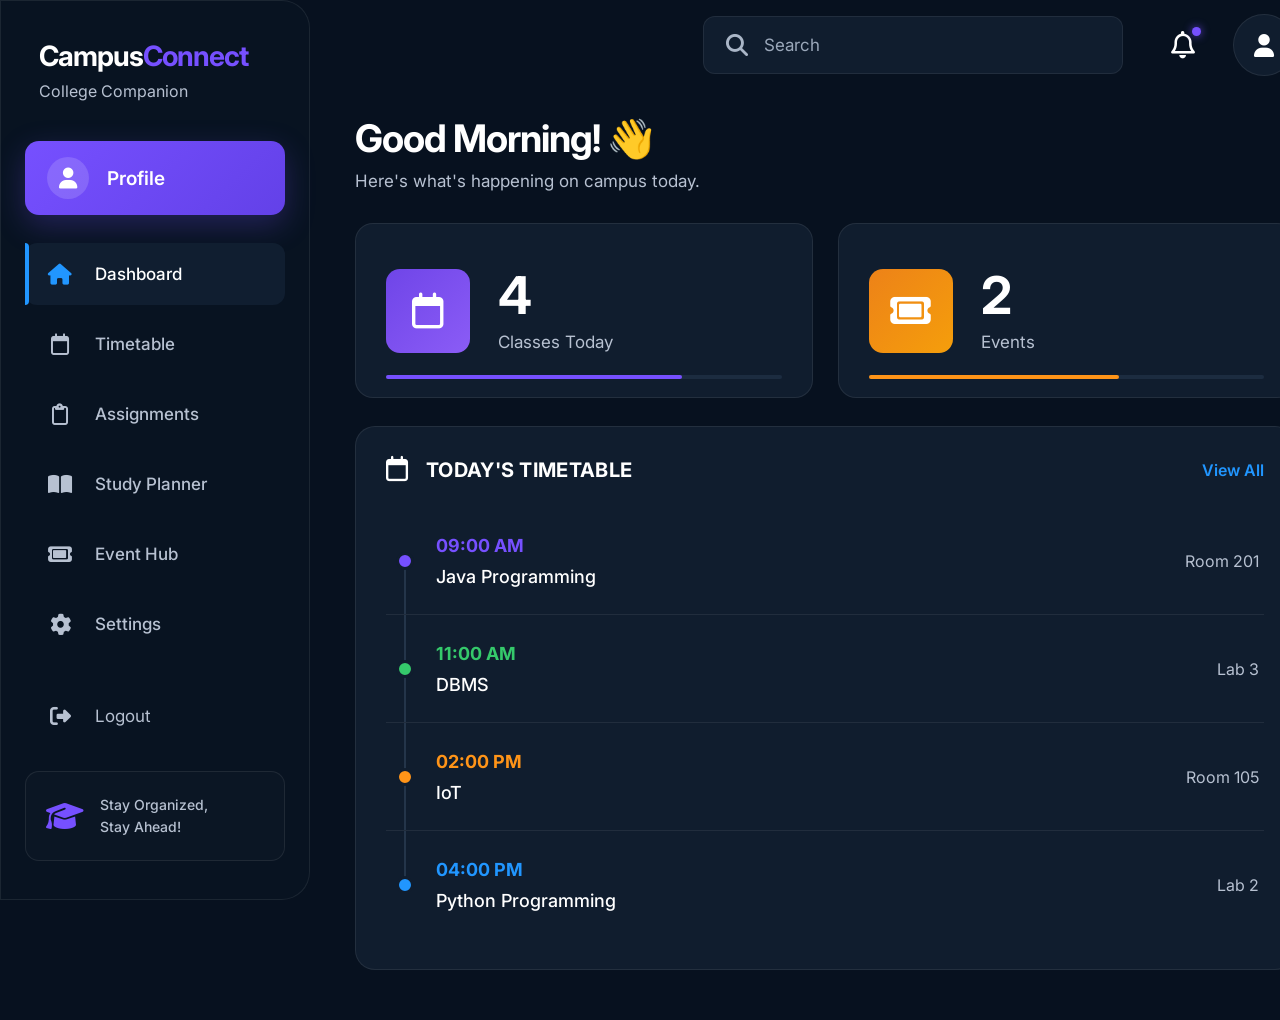
==== index.html @ f60fc41b "new changes" ====
<!DOCTYPE html>
<html lang="en">

<head>
    <meta charset="UTF-8">
    <meta name="viewport" content="width=device-width, initial-scale=1.0">

    <title>CampusConnect | Dashboard</title>

    <!-- Google Font -->
    <link rel="preconnect" href="https://fonts.googleapis.com">
    <link rel="preconnect" href="https://fonts.gstatic.com" crossorigin>

    <link
        href="https://fonts.googleapis.com/css2?family=Inter:wght@400;500;600;700&display=swap"
        rel="stylesheet">

    <!-- Font Awesome -->
    <link
        rel="stylesheet"
        href="https://cdnjs.cloudflare.com/ajax/libs/font-awesome/6.6.0/css/all.min.css">

    <!-- CSS -->
    <link rel="stylesheet" href="css/main.css">
    <link rel="stylesheet" href="css/sidebar.css">
    <link rel="stylesheet" href="css/header.css">
    <link rel="stylesheet" href="css/dashboard.css">
</head>

<body>

    <!-- ================= SIDEBAR ================= -->

    <aside class="sidebar">

        <div class="brand">
            <h1>
                Campus<span>Connect</span>
            </h1>

            <p>College Companion</p>
        </div>


        <!-- Profile -->

        <a href="#" class="profile-button">
            <i class="fa-solid fa-user"></i>
            <span>Profile</span>
        </a>


        <!-- Navigation -->

        <nav class="sidebar-nav">

            <a href="index.html" class="nav-item active">
                <i class="fa-solid fa-house"></i>
                <span>Dashboard</span>
            </a>

            <a href="timetable.html" class="nav-item">
                <i class="fa-regular fa-calendar"></i>
                <span>Timetable</span>
            </a>

            <a href="assignments.html" class="nav-item">
                <i class="fa-regular fa-clipboard"></i>
                <span>Assignments</span>
            </a>

            <a href="study-planner.html" class="nav-item">
                <i class="fa-solid fa-book-open"></i>
                <span>Study Planner</span>
            </a>

            <a href="events.html" class="nav-item">
                <i class="fa-solid fa-ticket"></i>
                <span>Event Hub</span>
            </a>

            <a href="settings.html" class="nav-item">
                <i class="fa-solid fa-gear"></i>
                <span>Settings</span>
            </a>

        </nav>


        <!-- Logout -->

        <a href="#" class="logout">
            <i class="fa-solid fa-right-from-bracket"></i>
            <span>Logout</span>
        </a>


        <!-- Sidebar Quote -->

        <div class="sidebar-quote">

            <i class="fa-solid fa-graduation-cap"></i>

            <p>
                Stay Organized,<br>
                Stay Ahead!
            </p>

        </div>

    </aside>


    <!-- ================= MAIN CONTENT ================= -->

    <main class="main-content">


        <!-- HEADER -->

        <header class="top-header">

            <div class="search-box">

                <i class="fa-solid fa-magnifying-glass"></i>

                <input
                    type="text"
                    placeholder="Search">

            </div>


            <div class="header-actions">

                <button class="notification-button">
                    <i class="fa-regular fa-bell"></i>

                    <span class="notification-dot"></span>
                </button>


                <button class="user-button">
                    <i class="fa-solid fa-user"></i>
                </button>

            </div>

        </header>


        <!-- ================= DASHBOARD ================= -->

        <section class="dashboard">


            <!-- Greeting -->

            <div class="greeting">

                <h2>
                    Good Morning! 👋
                </h2>

                <p>
                    Here's what's happening on campus today.
                </p>

            </div>


            <!-- Statistics -->

            <div class="stats-grid">


                <!-- Classes -->

                <div class="stat-card classes-card">

                    <div class="stat-icon">
                        <i class="fa-regular fa-calendar"></i>
                    </div>

                    <div class="stat-info">

                        <h3>4</h3>

                        <p>Classes Today</p>

                    </div>

                </div>


                <!-- Events -->

                <div class="stat-card events-card">

                    <div class="stat-icon">
                        <i class="fa-solid fa-ticket"></i>
                    </div>

                    <div class="stat-info">

                        <h3>2</h3>

                        <p>Events</p>

                    </div>

                </div>

            </div>


            <!-- ================= TIMETABLE ================= -->

            <section class="timetable-card">

                <div class="section-header">

                    <div class="section-title">

                        <i class="fa-regular fa-calendar"></i>

                        <h3>
                            TODAY'S TIMETABLE
                        </h3>

                    </div>

                    <a href="timetable.html">
                        View All
                    </a>

                </div>


                <div class="schedule-list">


                    <!-- Java -->

                    <div class="schedule-item">

                        <div class="schedule-dot purple"></div>

                        <div class="schedule-info">

                            <strong>
                                09:00 AM
                            </strong>

                            <h4>
                                Java Programming
                            </h4>

                        </div>

                        <span class="room">
                            Room 201
                        </span>

                    </div>


                    <!-- DBMS -->

                    <div class="schedule-item">

                        <div class="schedule-dot green"></div>

                        <div class="schedule-info">

                            <strong>
                                11:00 AM
                            </strong>

                            <h4>
                                DBMS
                            </h4>

                        </div>

                        <span class="room">
                            Lab 3
                        </span>

                    </div>


                    <!-- IoT -->

                    <div class="schedule-item">

                        <div class="schedule-dot orange"></div>

                        <div class="schedule-info">

                            <strong>
                                02:00 PM
                            </strong>

                            <h4>
                                IoT
                            </h4>

                        </div>

                        <span class="room">
                            Room 105
                        </span>

                    </div>


                    <!-- Python -->

                    <div class="schedule-item">

                        <div class="schedule-dot blue"></div>

                        <div class="schedule-info">

                            <strong>
                                04:00 PM
                            </strong>

                            <h4>
                                Python Programming
                            </h4>

                        </div>

                        <span class="room">
                            Lab 2
                        </span>

                    </div>

                </div>

            </section>


        </section>

    </main>


    <!-- JavaScript -->

    <script src="js/main.js"></script>
    <script src="js/sidebar.js"></script>
    <script src="js/dashboard.js"></script>

</body>

</html>
---- css/main.css ----
/* ================================
   CAMPUSCONNECT
   GLOBAL STYLES
================================ */

/* ---------- RESET ---------- */

* {
    margin: 0;
    padding: 0;
    box-sizing: border-box;
}


/* ---------- ROOT VARIABLES ---------- */

:root {

    --background: #07111f;
    --sidebar: #081321;
    --card: #101d2e;
    --card-light: #14253a;

    --text: #ffffff;
    --text-light: #b7c1d1;
    --text-muted: #7f8da3;

    --purple: #7650ff;
    --purple-light: #8b5cf6;

    --blue: #2196ff;
    --green: #35c96b;
    --orange: #ff9418;

    --border: rgba(255, 255, 255, 0.08);
}


/* ---------- BODY ---------- */

body {

    font-family: "Inter", sans-serif;

    background: var(--background);

    color: var(--text);

    min-height: 100vh;

    overflow-x: hidden;
}


/* ---------- LINKS ---------- */

a {

    color: inherit;

    text-decoration: none;
}


/* ---------- BUTTONS ---------- */

button {

    font-family: inherit;

    border: none;

    background: none;

    color: inherit;

    cursor: pointer;
}


/* ---------- INPUTS ---------- */

input {

    font-family: inherit;

    border: none;

    outline: none;
}


/* ---------- SCROLLBAR ---------- */

::-webkit-scrollbar {

    width: 7px;
}


::-webkit-scrollbar-track {

    background: var(--background);
}


::-webkit-scrollbar-thumb {

    background: #26364d;

    border-radius: 10px;
}


::-webkit-scrollbar-thumb:hover {

    background: var(--purple);
}


/* =================================
   MAIN CONTENT
================================= */

.main-content {

    margin-left: 250px;

    width: calc(100% - 250px);

    min-height: 100vh;

    box-sizing: border-box;

    overflow-x: hidden;
}


/* =================================
   RESPONSIVE
================================= */

@media (max-width: 900px) {

    .main-content {

        margin-left: 220px;

        width: calc(100% - 220px);
    }
}


@media (max-width: 650px) {

    .main-content {

        margin-left: 0;

        width: 100%;
    }
}
---- css/sidebar.css ----
/* ================================
   SIDEBAR
================================ */

.sidebar {
    position: fixed;

    left: 0;
    top: 0;
    bottom: 0;

    width: 310px;

    padding: 38px 24px;

    background: #081321;

    border: 1px solid rgba(255, 255, 255, 0.08);

    border-radius: 0 28px 28px 0;

    display: flex;
    flex-direction: column;

    z-index: 100;
}


/* ---------- BRAND ---------- */

.brand {
    padding: 0 14px;

    margin-bottom: 40px;
}

.brand h1 {
    font-size: 28px;

    font-weight: 700;

    letter-spacing: -1px;
}

.brand h1 span {
    color: var(--purple);
}

.brand p {
    margin-top: 8px;

    color: var(--text-light);

    font-size: 16px;
}


/* ---------- PROFILE ---------- */

.profile-button {
    height: 74px;

    padding: 0 22px;

    margin-bottom: 28px;

    display: flex;
    align-items: center;

    gap: 18px;

    background: linear-gradient(
        135deg,
        #7650ff,
        #6341e8
    );

    border-radius: 14px;

    font-size: 19px;

    font-weight: 600;

    box-shadow:
        0 10px 30px rgba(118, 80, 255, 0.25);

    transition: 0.25s ease;
}

.profile-button i {
    width: 42px;
    height: 42px;

    display: flex;
    align-items: center;
    justify-content: center;

    background: rgba(255, 255, 255, 0.15);

    border-radius: 50%;

    font-size: 21px;
}

.profile-button:hover {
    transform: translateY(-2px);

    box-shadow:
        0 14px 35px rgba(118, 80, 255, 0.35);
}


/* ---------- NAVIGATION ---------- */

.sidebar-nav {
    display: flex;

    flex-direction: column;

    gap: 8px;
}


.nav-item {
    position: relative;

    height: 62px;

    padding: 0 22px;

    display: flex;
    align-items: center;

    gap: 22px;

    color: var(--text-light);

    border-radius: 12px;

    font-size: 17px;

    font-weight: 500;

    transition: 0.25s ease;
}


.nav-item i {
    width: 26px;

    text-align: center;

    font-size: 21px;
}


/* ---------- ACTIVE ---------- */

.nav-item.active {
    color: white;

    background: #101e30;
}

.nav-item.active::before {
    content: "";

    position: absolute;

    left: 0;
    top: 0;
    bottom: 0;

    width: 4px;

    background: var(--blue);

    border-radius: 0 5px 5px 0;
}


.nav-item.active i {
    color: var(--blue);
}


/* ---------- HOVER ---------- */

.nav-item:hover {
    color: white;

    background: #101e30;

    transform: translateX(3px);
}


/* ---------- LOGOUT ---------- */

.logout {
    margin-top: auto;

    height: 62px;

    padding: 0 22px;

    display: flex;
    align-items: center;

    gap: 22px;

    color: var(--text-light);

    font-size: 17px;

    border-radius: 12px;

    transition: 0.25s ease;
}

.logout i {
    width: 26px;

    text-align: center;

    font-size: 21px;
}

.logout:hover {
    color: white;

    background: #101e30;
}


/* ---------- QUOTE ---------- */

.sidebar-quote {
    margin-top: 24px;

    padding: 20px;

    min-height: 90px;

    display: flex;
    align-items: center;

    gap: 16px;

    border: 1px solid var(--border);

    border-radius: 14px;

    background: rgba(255, 255, 255, 0.015);
}

.sidebar-quote i {
    color: var(--purple);

    font-size: 30px;
}

.sidebar-quote p {
    color: var(--text-light);

    font-size: 14px;

    line-height: 1.6;

    font-weight: 500;
}
---- css/header.css ----
/* ================================
   HEADER
================================ */

.top-header {
    height: 90px;

    display: flex;
    align-items: center;
    justify-content: flex-end;

    gap: 35px;

    padding: 0 45px;
}


/* ---------- SEARCH ---------- */

.search-box {
    width: 420px;
    height: 58px;

    display: flex;
    align-items: center;

    gap: 16px;

    padding: 0 22px;

    background: #101d2e;

    border: 1px solid rgba(255, 255, 255, 0.07);

    border-radius: 12px;
}

.search-box i {
    color: #aab6c7;

    font-size: 22px;
}

.search-box input {
    width: 100%;

    background: transparent;

    color: white;

    font-size: 17px;
}

.search-box input::placeholder {
    color: #9ba8ba;
}


/* ---------- HEADER ACTIONS ---------- */

.header-actions {
    display: flex;

    align-items: center;

    gap: 25px;
}


/* ---------- NOTIFICATION ---------- */

.notification-button {
    position: relative;

    width: 50px;
    height: 50px;

    display: flex;
    align-items: center;
    justify-content: center;

    color: white;

    font-size: 27px;
}

.notification-button:hover {
    color: var(--purple-light);
}


/* Notification dot */

.notification-dot {
    position: absolute;

    top: 7px;
    right: 7px;

    width: 9px;
    height: 9px;

    background: var(--purple);

    border-radius: 50%;

    box-shadow:
        0 0 8px rgba(118, 80, 255, 0.8);
}


/* ---------- USER BUTTON ---------- */

.user-button {
    width: 62px;
    height: 62px;

    display: flex;
    align-items: center;
    justify-content: center;

    background: #101d2e;

    border: 1px solid rgba(255, 255, 255, 0.08);

    border-radius: 50%;

    color: white;

    font-size: 23px;

    transition: 0.25s ease;
}

.user-button:hover {
    background: var(--purple);

    transform: scale(1.05);
}
---- css/dashboard.css ----
/* ================================
   DASHBOARD
================================ */

.main-content {
    margin-left: 310px;
    min-height: 100vh;
}


/* ---------- DASHBOARD ---------- */

.dashboard {
    padding: 25px 45px 50px;
}


/* ---------- GREETING ---------- */

.greeting {
    margin-bottom: 32px;
}

.greeting h2 {
    font-size: 38px;
    font-weight: 700;
    letter-spacing: -1px;
}

.greeting p {
    margin-top: 10px;
    color: var(--text-light);
    font-size: 17px;
}


/* ---------- STATISTICS ---------- */

.stats-grid {
    display: grid;

    grid-template-columns: repeat(2, 1fr);

    gap: 25px;

    margin-bottom: 28px;
}

.stat-card {
    min-height: 175px;

    padding: 30px;

    display: flex;
    align-items: center;

    gap: 28px;

    background: var(--card);

    border: 1px solid var(--border);

    border-radius: 18px;

    position: relative;

    overflow: hidden;

    transition: 0.25s ease;
}

.stat-card:hover {
    transform: translateY(-4px);

    border-color: rgba(255, 255, 255, 0.14);
}


/* ---------- STAT ICON ---------- */

.stat-icon {
    width: 84px;
    height: 84px;

    flex-shrink: 0;

    display: flex;
    align-items: center;
    justify-content: center;

    border-radius: 14px;

    font-size: 36px;

    color: white;
}


/* Classes */

.classes-card .stat-icon {
    background: linear-gradient(
        135deg,
        #6f45e8,
        #8b5cf6
    );
}


/* Events */

.events-card .stat-icon {
    background: linear-gradient(
        135deg,
        #ed8218,
        #f59e0b
    );
}


/* ---------- STAT INFO ---------- */

.stat-info h3 {
    font-size: 52px;

    line-height: 1;

    font-weight: 700;
}

.stat-info p {
    margin-top: 10px;

    color: var(--text-light);

    font-size: 17px;
}


/* ---------- PROGRESS LINE ---------- */

.stat-card::after {
    content: "";

    position: absolute;

    left: 30px;
    right: 30px;
    bottom: 18px;

    height: 4px;

    background: #1c2c40;

    border-radius: 10px;
}

.classes-card::before {
    content: "";

    position: absolute;

    left: 30px;
    bottom: 18px;

    width: 65%;

    height: 4px;

    background: var(--purple);

    border-radius: 10px;

    z-index: 2;
}

.events-card::before {
    content: "";

    position: absolute;

    left: 30px;
    bottom: 18px;

    width: 55%;

    height: 4px;

    background: var(--orange);

    border-radius: 10px;

    z-index: 2;
}


/* ---------- TIMETABLE CARD ---------- */

.timetable-card {
    background: var(--card);

    border: 1px solid var(--border);

    border-radius: 20px;

    padding: 30px;

    overflow: hidden;
}


/* ---------- SECTION HEADER ---------- */

.section-header {
    display: flex;

    align-items: center;

    justify-content: space-between;

    margin-bottom: 25px;
}

.section-title {
    display: flex;

    align-items: center;

    gap: 18px;
}

.section-title i {
    font-size: 25px;

    color: white;
}

.section-title h3 {
    font-size: 20px;

    letter-spacing: 0.3px;
}

.section-header > a {
    color: var(--blue);

    font-size: 16px;

    font-weight: 600;

    transition: 0.2s ease;
}

.section-header > a:hover {
    color: #62b4ff;
}


/* ---------- SCHEDULE ---------- */

.schedule-list {
    display: flex;

    flex-direction: column;
}


.schedule-item {
    min-height: 108px;

    display: flex;

    align-items: center;

    position: relative;

    padding: 18px 5px 18px 50px;

    border-bottom: 1px solid rgba(255, 255, 255, 0.07);
}

.schedule-item:last-child {
    border-bottom: none;
}


/* ---------- TIMELINE ---------- */

.schedule-item::before {
    content: "";

    position: absolute;

    left: 18px;

    top: 0;
    bottom: 0;

    width: 2px;

    background: #24354a;
}

.schedule-item:first-child::before {
    top: 50%;
}

.schedule-item:last-child::before {
    bottom: 50%;
}


/* ---------- DOT ---------- */

.schedule-dot {
    position: absolute;

    left: 10px;

    width: 18px;
    height: 18px;

    border-radius: 50%;

    border: 3px solid var(--card);

    z-index: 2;
}

.schedule-dot.purple {
    background: var(--purple);
}

.schedule-dot.green {
    background: var(--green);
}

.schedule-dot.orange {
    background: var(--orange);
}

.schedule-dot.blue {
    background: var(--blue);
}


/* ---------- SCHEDULE INFO ---------- */

.schedule-info strong {
    display: block;

    font-size: 18px;

    margin-bottom: 10px;
}

.schedule-item:nth-child(1) .schedule-info strong {
    color: var(--purple);
}

.schedule-item:nth-child(2) .schedule-info strong {
    color: var(--green);
}

.schedule-item:nth-child(3) .schedule-info strong {
    color: var(--orange);
}

.schedule-item:nth-child(4) .schedule-info strong {
    color: var(--blue);
}

.schedule-info h4 {
    font-size: 18px;

    font-weight: 500;
}


/* ---------- ROOM ---------- */

.room {
    margin-left: auto;

    color: var(--text-light);

    font-size: 16px;
}


/* ---------- RESPONSIVE ---------- */

@media (max-width: 1100px) {

    .main-content {
        margin-left: 250px;
    }

    .sidebar {
        width: 250px;
    }

    .dashboard {
        padding: 25px;
    }

    .top-header {
        padding: 0 25px;
    }

    .search-box {
        width: 300px;
    }

}


@media (max-width: 800px) {

    .sidebar {
        position: relative;

        width: 100%;

        border-radius: 0;
    }

    .main-content {
        margin-left: 0;
    }

    .top-header {
        padding: 20px;
    }

    .stats-grid {
        grid-template-columns: 1fr;
    }

    .search-box {
        width: 100%;
    }

    .top-header {
        justify-content: space-between;
    }

}


@media (max-width: 550px) {

    .dashboard {
        padding: 20px 15px;
    }

    .greeting h2 {
        font-size: 28px;
    }

    .stat-card {
        padding: 22px;
    }

    .stat-icon {
        width: 65px;
        height: 65px;

        font-size: 27px;
    }

    .stat-info h3 {
        font-size: 40px;
    }

    .timetable-card {
        padding: 20px 15px;
    }

    .schedule-item {
        padding-left: 40px;
    }

    .room {
        display: none;
    }

}
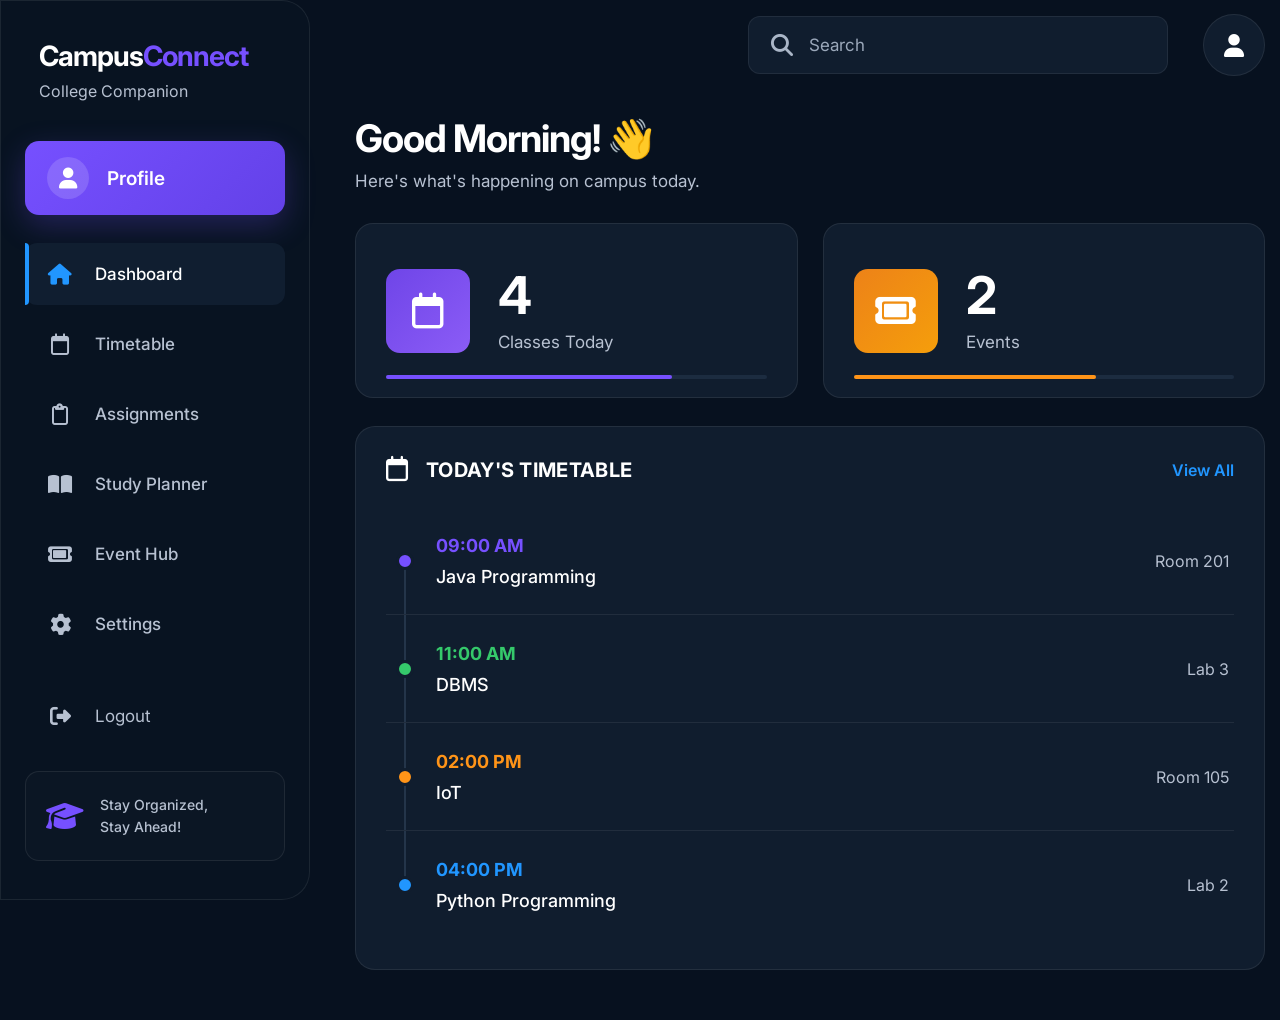
==== commit 7bd28dbd: "changes" ====
--- a/index.html
+++ b/index.html
@@ -44,7 +44,7 @@
 
         <!-- Profile -->
 
-        <a href="#" class="profile-button">
+        <a href="profile.html" class="profile-button">
             <i class="fa-solid fa-user"></i>
             <span>Profile</span>
         </a>
@@ -132,14 +132,7 @@
 
 
             <div class="header-actions">
-
-                <button class="notification-button">
-                    <i class="fa-regular fa-bell"></i>
-
-                    <span class="notification-dot"></span>
-                </button>
-
-
+                
                 <button class="user-button">
                     <i class="fa-solid fa-user"></i>
                 </button>
--- a/css/main.css
+++ b/css/main.css
@@ -1,7 +1,8 @@
-/* ================================
+/* =================================
    CAMPUSCONNECT
    GLOBAL STYLES
-================================ */
+================================= */
+
 
 /* ---------- RESET ---------- */
 
@@ -18,6 +19,7 @@
 
     --background: #07111f;
     --sidebar: #081321;
+
     --card: #101d2e;
     --card-light: #14253a;
 
@@ -124,9 +126,9 @@
 
 .main-content {
 
-    margin-left: 250px;
+    margin-left: 280px;
 
-    width: calc(100% - 250px);
+    width: calc(100% - 280px);
 
     min-height: 100vh;
 
@@ -144,9 +146,9 @@
 
     .main-content {
 
-        margin-left: 220px;
+        margin-left: 280px;
 
-        width: calc(100% - 220px);
+        width: calc(100% - 280px);
     }
 }
 
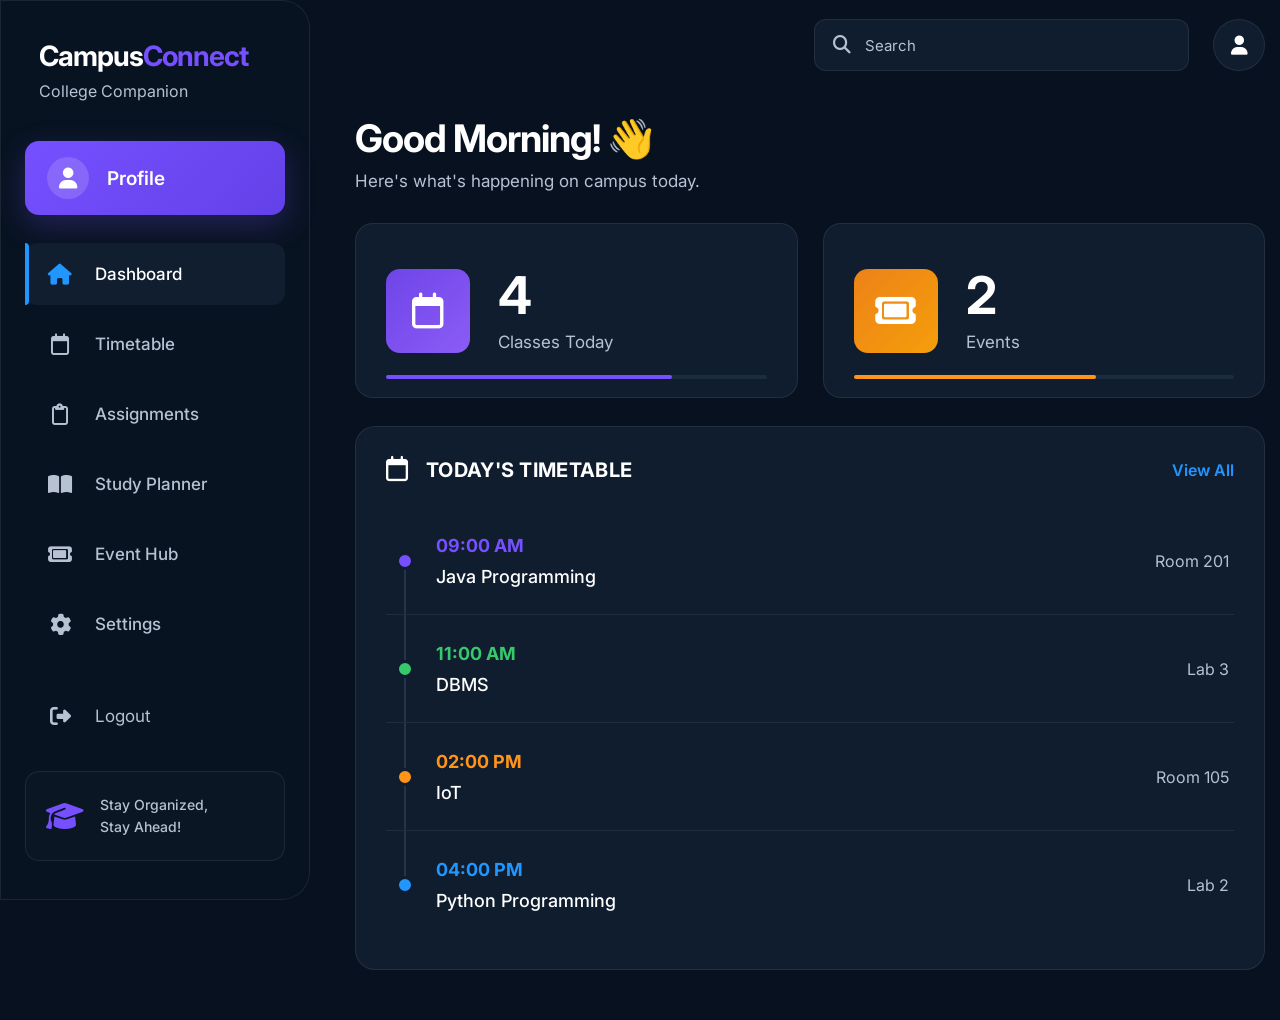
==== commit 0b31a27d: "new changes" ====
--- a/index.html
+++ b/index.html
@@ -132,10 +132,9 @@
 
 
             <div class="header-actions">
-                
-                <button class="user-button">
+                <a href="profile.html" class="user-button">
                     <i class="fa-solid fa-user"></i>
-                </button>
+                </a>
 
             </div>
 
--- a/css/header.css
+++ b/css/header.css
@@ -1,139 +1,185 @@
-/* ================================
+/* =================================
+   CAMPUSCONNECT
    HEADER
-================================ */
+================================= */
+
+
+/* ---------- TOP HEADER ---------- */
 
 .top-header {
+
+    width: 100%;
+
     height: 90px;
 
     display: flex;
+
     align-items: center;
+
     justify-content: flex-end;
 
-    gap: 35px;
+    gap: 24px;
 
-    padding: 0 45px;
+    padding: 18px 45px;
+
+    box-sizing: border-box;
 }
 
 
 /* ---------- SEARCH ---------- */
 
 .search-box {
-    width: 420px;
-    height: 58px;
+
+    width: 375px;
+
+    height: 52px;
 
     display: flex;
+
     align-items: center;
 
-    gap: 16px;
+    gap: 14px;
 
-    padding: 0 22px;
+    padding: 0 18px;
 
-    background: #101d2e;
+    background: var(--card);
 
-    border: 1px solid rgba(255, 255, 255, 0.07);
+    border: 1px solid var(--border);
 
     border-radius: 12px;
+
+    transition: 0.2s ease;
 }
 
-.search-box i {
-    color: #aab6c7;
 
-    font-size: 22px;
+.search-box:focus-within {
+
+    border-color: var(--purple);
+
+    box-shadow: 0 0 0 3px rgba(118, 80, 255, 0.12);
 }
 
+
+.search-box i {
+
+    color: var(--text-light);
+
+    font-size: 18px;
+}
+
+
 .search-box input {
+
     width: 100%;
 
     background: transparent;
 
-    color: white;
+    color: var(--text);
 
-    font-size: 17px;
+    font-size: 15px;
 }
 
+
 .search-box input::placeholder {
-    color: #9ba8ba;
+
+    color: var(--text-light);
 }
 
 
 /* ---------- HEADER ACTIONS ---------- */
 
 .header-actions {
+
     display: flex;
 
     align-items: center;
 
-    gap: 25px;
+    justify-content: center;
+
+    gap: 14px;
 }
 
 
-/* ---------- NOTIFICATION ---------- */
+/* ---------- PROFILE BUTTON ---------- */
 
-.notification-button {
-    position: relative;
+.user-button {
 
-    width: 50px;
-    height: 50px;
+    width: 52px;
+
+    height: 52px;
 
     display: flex;
+
     align-items: center;
+
     justify-content: center;
 
-    color: white;
+    border-radius: 50%;
 
-    font-size: 27px;
-}
+    background: var(--card);
 
-.notification-button:hover {
-    color: var(--purple-light);
+    border: 1px solid var(--border);
+
+    color: var(--text);
+
+    font-size: 19px;
+
+    transition: 0.2s ease;
 }
 
 
-/* Notification dot */
+.user-button:hover {
 
-.notification-dot {
-    position: absolute;
+    background: var(--card-light);
 
-    top: 7px;
-    right: 7px;
+    border-color: var(--purple);
 
-    width: 9px;
-    height: 9px;
+    color: var(--purple-light);
 
-    background: var(--purple);
-
-    border-radius: 50%;
-
-    box-shadow:
-        0 0 8px rgba(118, 80, 255, 0.8);
+    transform: translateY(-1px);
 }
 
 
-/* ---------- USER BUTTON ---------- */
+/* =================================
+   RESPONSIVE
+================================= */
 
-.user-button {
-    width: 62px;
-    height: 62px;
+@media (max-width: 900px) {
 
-    display: flex;
-    align-items: center;
-    justify-content: center;
+    .top-header {
 
-    background: #101d2e;
+        padding: 18px 25px;
+    }
 
-    border: 1px solid rgba(255, 255, 255, 0.08);
+    .search-box {
 
-    border-radius: 50%;
-
-    color: white;
-
-    font-size: 23px;
-
-    transition: 0.25s ease;
+        width: 300px;
+    }
 }
 
-.user-button:hover {
-    background: var(--purple);
 
-    transform: scale(1.05);
+@media (max-width: 650px) {
+
+    .top-header {
+
+        height: auto;
+
+        padding: 18px 20px;
+
+        justify-content: space-between;
+    }
+
+    .search-box {
+
+        width: calc(100% - 66px);
+
+        height: 48px;
+    }
+
+    .user-button {
+
+        width: 48px;
+
+        height: 48px;
+    }
 }
